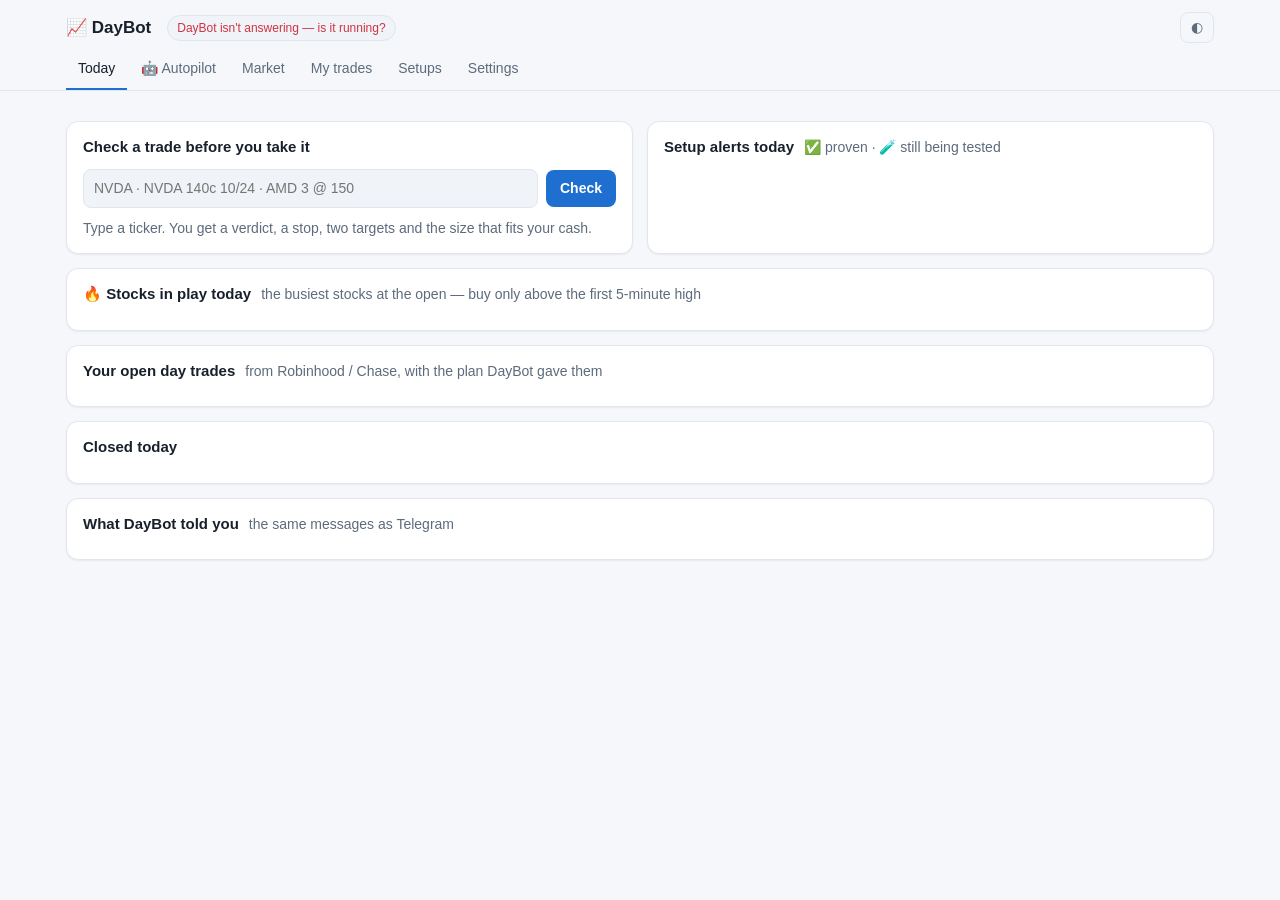
==== daybot/web/index.html @ b0d09c51 "DayBot 1.3.0: stocks in play and gappers from the whole market, real costs per stock The 120-day tes" ====
<!doctype html>
<html lang="en">
<head>
<meta charset="utf-8">
<meta name="viewport" content="width=device-width, initial-scale=1">
<title>DayBot</title>
<link rel="icon" href="data:image/svg+xml,<svg xmlns='http://www.w3.org/2000/svg' viewBox='0 0 100 100'><text y='.9em' font-size='90'>📈</text></svg>">
<style>
:root{
  --bg:#0d1117;--panel:#151b23;--panel2:#1b2330;--line:#263040;--fg:#e2e8f0;--muted:#8b98a9;--accent:#5aa9ff;
  --up:#2fbf8f;--down:#f0616d;--warn:#f2b84b;--good-bg:rgba(47,191,143,.12);--bad-bg:rgba(240,97,109,.12);
  --warn-bg:rgba(242,184,75,.12);--shadow:0 1px 2px rgba(0,0,0,.3);
}
:root[data-theme="light"]{
  --bg:#f5f7fa;--panel:#ffffff;--panel2:#f0f3f7;--line:#e1e6ed;--fg:#17202b;--muted:#5d6b7c;--accent:#1f6fd1;
  --up:#13895f;--down:#cf3443;--warn:#a96c00;--good-bg:rgba(19,137,95,.1);--bad-bg:rgba(207,52,67,.08);
  --warn-bg:rgba(169,108,0,.1);--shadow:0 1px 2px rgba(16,24,40,.06);
}
@media (prefers-color-scheme: light){
  :root:not([data-theme="dark"]){
    --bg:#f5f7fa;--panel:#ffffff;--panel2:#f0f3f7;--line:#e1e6ed;--fg:#17202b;--muted:#5d6b7c;--accent:#1f6fd1;
    --up:#13895f;--down:#cf3443;--warn:#a96c00;--good-bg:rgba(19,137,95,.1);--bad-bg:rgba(207,52,67,.08);
    --warn-bg:rgba(169,108,0,.1);--shadow:0 1px 2px rgba(16,24,40,.06);
  }
}
*{box-sizing:border-box}
body{margin:0;background:var(--bg);color:var(--fg);font:14px/1.5 -apple-system,BlinkMacSystemFont,"Segoe UI",Roboto,sans-serif;
  font-variant-numeric:tabular-nums}
a{color:var(--accent)}
.top{position:sticky;top:0;z-index:5;background:var(--bg);border-bottom:1px solid var(--line)}
.bar{max-width:1180px;margin:0 auto;padding:12px 16px 0;display:flex;gap:12px;align-items:center;flex-wrap:wrap}
.brand{font-size:17px;white-space:nowrap}.brand .muted{font-size:12px;margin-left:4px}
.pills{display:flex;gap:6px;flex-wrap:wrap;flex:1}
@media (max-width:640px){.pills{order:3;flex-basis:100%}.brand{flex:1}}
.pill{font-size:12px;padding:3px 9px;border-radius:999px;background:var(--panel2);color:var(--muted);border:1px solid var(--line);white-space:nowrap}
.pill.ok{color:var(--up)}.pill.bad{color:var(--down)}.pill.live{color:var(--fg);font-weight:600}
.ghost{background:none;border:1px solid var(--line);color:var(--muted);border-radius:8px;padding:4px 10px;cursor:pointer;font:inherit}
.tabs{max-width:1180px;margin:0 auto;padding:6px 16px 0;display:flex;gap:2px;overflow-x:auto;scrollbar-width:none}
.tabs button{background:none;border:0;border-bottom:2px solid transparent;color:var(--muted);padding:9px 12px;font:inherit;
  font-weight:500;cursor:pointer;white-space:nowrap}
.tabs button.on{color:var(--fg);border-bottom-color:var(--accent)}
.tabs button:hover{color:var(--fg)}
main{max-width:1180px;margin:0 auto;padding:16px}
.tab{display:none}.tab.on{display:block}
.tiles{display:grid;grid-template-columns:repeat(auto-fit,minmax(150px,1fr));gap:10px;margin-bottom:14px}
.tile{background:var(--panel);border:1px solid var(--line);border-radius:12px;padding:12px 14px;box-shadow:var(--shadow);min-width:0}
.tile .k{font-size:12px;color:var(--muted)}
.tile .v{font-size:22px;font-weight:650;margin-top:2px;white-space:nowrap;overflow:hidden;text-overflow:ellipsis}
.tile .s{font-size:12px;color:var(--muted);margin-top:1px}
.card{background:var(--panel);border:1px solid var(--line);border-radius:12px;padding:14px 16px;margin-bottom:14px;box-shadow:var(--shadow);min-width:0}
.card-head{display:flex;align-items:baseline;gap:10px;flex-wrap:wrap;margin-bottom:10px}
.card-head h2{font-size:15px;margin:0;font-weight:650}
.muted{color:var(--muted)}.hint{color:var(--muted);font-size:13px;margin:0 0 10px}
.grid2{display:grid;grid-template-columns:1fr 1fr;gap:14px}.grid2>.card{margin-bottom:14px}
@media (max-width:860px){.grid2{grid-template-columns:1fr;gap:0}}
.table-wrap{overflow-x:auto}
table{width:100%;border-collapse:collapse}
th{font-size:12px;font-weight:500;color:var(--muted);text-align:left;padding:6px 8px;border-bottom:1px solid var(--line);white-space:nowrap}
td{padding:7px 8px;border-bottom:1px solid var(--line);white-space:nowrap}
tr:last-child td{border-bottom:0}
td.num,th.num{text-align:right}
td.wrap{white-space:normal;min-width:180px}
.empty{color:var(--muted);padding:14px 8px;white-space:normal}
.up{color:var(--up)}.down{color:var(--down)}.warn{color:var(--warn)}
.sym{color:var(--accent);cursor:pointer;font-weight:600;text-decoration:none}
.badge{font-size:12px;padding:2px 8px;border-radius:999px;background:var(--panel2);border:1px solid var(--line);white-space:nowrap}
.badge.good{color:var(--up);background:var(--good-bg);border-color:transparent}
.badge.bad{color:var(--down);background:var(--bad-bg);border-color:transparent}
.badge.mid{color:var(--warn);background:var(--warn-bg);border-color:transparent}
.banner{border-radius:12px;padding:14px 16px;margin-bottom:14px;border:1px solid var(--line);background:var(--panel)}
.banner.good{background:var(--good-bg);border-color:transparent}.banner.bad{background:var(--bad-bg);border-color:transparent}
.banner.mid{background:var(--warn-bg);border-color:transparent}
.row{display:flex;gap:8px;flex-wrap:wrap;align-items:center}
input,select{background:var(--panel2);color:var(--fg);border:1px solid var(--line);border-radius:8px;padding:8px 10px;font:inherit;min-width:0}
button.btn{background:var(--accent);color:#fff;border:0;border-radius:8px;padding:8px 14px;font:inherit;font-weight:600;cursor:pointer}
button.btn.sec{background:var(--panel2);color:var(--fg);border:1px solid var(--line)}
#check-out{margin-top:10px;white-space:normal;line-height:1.55}
.feed{list-style:none;margin:0;padding:0;max-height:420px;overflow-y:auto}
.feed li{padding:8px 0;border-bottom:1px solid var(--line);white-space:pre-wrap}
.feed li:last-child{border-bottom:0}.feed .when{color:var(--muted);font-size:12px;margin-right:6px}
.list{margin:0;padding:0;list-style:none}.list li{padding:6px 0;border-bottom:1px solid var(--line)}.list li:last-child{border-bottom:0}
#curve svg{width:100%;height:200px;display:block}
.set-grid{display:grid;grid-template-columns:repeat(auto-fit,minmax(320px,1fr));gap:14px}
.set{display:grid;grid-template-columns:1fr auto;gap:4px 12px;padding:9px 0;border-bottom:1px solid var(--line);align-items:center}
.set:last-child{border-bottom:0}.set .n{font-weight:600;font-size:13px}.set .h{grid-column:1/-1;color:var(--muted);font-size:12px}
.set input[type=number]{width:110px;text-align:right}.set .saved{color:var(--up);font-size:12px;grid-column:1/-1}
.switch{position:relative;width:42px;height:24px;display:inline-block}.switch input{opacity:0;width:0;height:0}
.switch span{position:absolute;inset:0;background:var(--line);border-radius:999px;cursor:pointer;transition:.15s}
.switch span:before{content:"";position:absolute;width:18px;height:18px;left:3px;top:3px;background:#fff;border-radius:50%;transition:.15s}
.switch input:checked+span{background:var(--up)}.switch input:checked+span:before{transform:translateX(18px)}
pre.status{white-space:pre-wrap;margin:0;font:inherit;line-height:1.7}
dialog{border:1px solid var(--line);border-radius:14px;background:var(--panel);color:var(--fg);padding:12px;width:min(980px,96vw)}
dialog::backdrop{background:rgba(0,0,0,.55)}dialog img{width:100%;border-radius:8px;display:block}
.dlg-head{display:flex;justify-content:space-between;align-items:center;margin-bottom:8px}
</style>
</head>
<body>
<header class="top">
  <div class="bar">
    <div class="brand">📈 <b>DayBot</b><span class="muted" id="ver"></span></div>
    <div class="pills" id="pills"><span class="pill">connecting…</span></div>
    <button class="ghost" id="theme" type="button" title="Light / dark">◐</button>
  </div>
  <nav class="tabs" id="tabs">
    <button data-tab="today" class="on">Today</button>
    <button data-tab="autopilot">🤖 Autopilot</button>
    <button data-tab="market">Market</button>
    <button data-tab="journal">My trades</button>
    <button data-tab="setups">Setups</button>
    <button data-tab="settings">Settings</button>
  </nav>
</header>
<main>
  <section id="tab-today" class="tab on">
    <div class="tiles" id="today-tiles"></div>
    <div class="grid2">
      <div class="card">
        <div class="card-head"><h2>Check a trade before you take it</h2></div>
        <form id="check-form" class="row">
          <input id="check-in" placeholder="NVDA · NVDA 140c 10/24 · AMD 3 @ 150" style="flex:1">
          <button class="btn" type="submit">Check</button>
        </form>
        <div id="check-out" class="muted">Type a ticker. You get a verdict, a stop, two targets and the size that fits your cash.</div>
      </div>
      <div class="card">
        <div class="card-head"><h2>Setup alerts today</h2><span class="muted">✅ proven · 🧪 still being tested</span></div>
        <div class="table-wrap"><table id="alerts"></table></div>
      </div>
    </div>
    <div class="card">
      <div class="card-head"><h2>🔥 Stocks in play today</h2><span class="muted">the busiest stocks at the open — buy only above the first 5-minute high</span></div>
      <div class="table-wrap"><table id="inplay"></table></div>
    </div>
    <div class="card">
      <div class="card-head"><h2>Your open day trades</h2><span class="muted">from Robinhood / Chase, with the plan DayBot gave them</span></div>
      <div class="table-wrap"><table id="open"></table></div>
    </div>
    <div class="card">
      <div class="card-head"><h2>Closed today</h2></div>
      <div class="table-wrap"><table id="closed"></table></div>
    </div>
    <div class="card">
      <div class="card-head"><h2>What DayBot told you</h2><span class="muted">the same messages as Telegram</span></div>
      <ul class="feed" id="feed"></ul>
    </div>
  </section>

  <section id="tab-autopilot" class="tab">
    <div class="banner" id="auto-verdict"></div>
    <div class="tiles" id="auto-tiles"></div>
    <div class="card">
      <div class="card-head"><h2>Balance after each trade</h2><span class="muted" id="curve-note"></span></div>
      <div id="curve"></div>
    </div>
    <div class="grid2">
      <div class="card">
        <div class="card-head"><h2>Open now</h2></div>
        <div class="table-wrap"><table id="auto-open"></table></div>
        <div class="hint" id="auto-waiting" style="margin:10px 0 0"></div>
      </div>
      <div class="card">
        <div class="card-head"><h2>Which setups make money</h2><span class="muted">follow the green ones</span></div>
        <div class="table-wrap"><table id="auto-setups"></table></div>
      </div>
    </div>
    <div class="card">
      <div class="card-head"><h2>Recent trades</h2></div>
      <div class="table-wrap"><table id="auto-recent"></table></div>
    </div>
    <div class="grid2">
      <div class="card">
        <div class="card-head"><h2>Best time of day</h2></div>
        <div class="table-wrap"><table id="auto-time"></table></div>
      </div>
      <div class="card">
        <div class="card-head"><h2>How the autopilot trades</h2></div>
        <ul class="list muted" style="font-size:13px">
          <li>Takes every setup DayBot alerts you on — pretend money, nothing touches your accounts.</li>
          <li>Buys at the next minute's price plus costs (in-play breakouts: only when the price breaks the first 5-minute high), risks 1% of its balance, never more cash than it has.</li>
          <li>Sells by each setup's plan: in-play breakouts hold to 3:55pm unless stopped; SPY/QQQ band trades get out when a half-hour close falls back; end-of-day bounces sell at 3:59pm; the others sell half at the first target, move the stop to breakeven and sell the rest at the second.</li>
          <li>Judge it after 20+ trades — a few trades are mostly luck.</li>
        </ul>
        <div class="row" style="margin-top:12px">
          <button class="btn sec" id="auto-toggle" type="button">Turn off</button>
          <button class="btn sec" id="auto-reset" type="button">Start over…</button>
        </div>
      </div>
    </div>
  </section>

  <section id="tab-market" class="tab">
    <div class="card">
      <div class="card-head"><h2>Gappers</h2><span class="muted">stocks moving big before the open — and the news behind it</span></div>
      <div class="table-wrap"><table id="gappers"></table></div>
    </div>
    <div class="card">
      <div class="card-head"><h2>Watchlist</h2><span class="muted">click a ticker for its chart</span></div>
      <div class="table-wrap"><table id="watch"></table></div>
    </div>
  </section>

  <section id="tab-journal" class="tab">
    <div class="tiles" id="journal-tiles"></div>
    <div class="grid2">
      <div class="card"><div class="card-head"><h2>🔻 Where your money leaks</h2></div><ul class="list" id="leaks"></ul></div>
      <div class="card"><div class="card-head"><h2>🔹 What works for you</h2></div><ul class="list" id="edges"></ul></div>
    </div>
    <div class="card">
      <div class="card-head"><h2>What you own</h2><span class="muted">long-term holdings — not day trades, never checked or alerted</span></div>
      <div class="table-wrap"><table id="holdings"></table></div>
    </div>
    <div class="card">
      <div class="card-head"><h2>Your accounts</h2><span class="muted">"investing" accounts are left out of trade checks (/accounts in Telegram)</span></div>
      <div class="table-wrap"><table id="accounts"></table></div>
    </div>
  </section>

  <section id="tab-setups" class="tab">
    <div class="banner" id="data-says"></div>
    <div class="card">
      <div class="card-head"><h2>Setups — what each one has earned</h2></div>
      <p class="hint">A setup is <b>proven</b> when it made money after costs in both halves of the test period, still does without
        its 3 best trades, and has 40+ trades — or when it does the same live on paper. Proven setups ping you; the rest arrive
        silently, labelled 🧪, while paper keeps measuring them.</p>
      <div class="table-wrap"><table id="setups"></table></div>
      <div class="row" style="margin-top:12px"><button class="btn sec" id="bt" type="button">Run the backtest again</button>
        <span class="muted" id="bt-note"></span></div>
    </div>
  </section>

  <section id="tab-settings" class="tab">
    <div class="set-grid" id="settings"></div>
    <div class="card"><div class="card-head"><h2>Status</h2></div><pre class="status" id="status"></pre></div>
  </section>
</main>

<dialog id="chart-dlg">
  <div class="dlg-head"><b id="chart-title"></b><button class="ghost" id="chart-close" type="button">Close</button></div>
  <div id="chart-body"></div>
</dialog>

<script>
const $ = id => document.getElementById(id);
const store = {get(k){try{return localStorage.getItem(k)}catch(e){return null}}, set(k,v){try{localStorage.setItem(k,v)}catch(e){}}};
const esc = s => String(s ?? '').replace(/[&<>"']/g, c => ({'&':'&amp;','<':'&lt;','>':'&gt;','"':'&quot;',"'":'&#39;'}[c]));
const strip = s => String(s ?? '').replace(/<[^>]+>/g, '');
const num = v => (v == null || v === '' || isNaN(+v)) ? null : +v;
const usd = (v, signed) => { v = num(v); if (v == null) return '—';
  const a = Math.abs(v), body = a >= 10000 ? a.toLocaleString(undefined,{maximumFractionDigits:0}) : a.toLocaleString(undefined,{minimumFractionDigits:2,maximumFractionDigits:2});
  return (v < 0 ? '−' : (signed && v > 0 ? '+' : '')) + '$' + body; };
const px = v => { v = num(v); return v ? '$' + (Math.abs(v) >= 1 ? v.toFixed(2) : v.toFixed(4)) : '—'; };
const pc = (v, d = 1) => { v = num(v); return v == null ? '—' : (v > 0 ? '+' : '') + v.toFixed(d) + '%'; };
const rr = v => { v = num(v); return v == null ? '—' : (v > 0 ? '+' : '') + v.toFixed(2) + 'R'; };
const qty = v => { v = num(v); return v == null ? '—' : String(+v.toFixed(4)); };
const cls = v => { v = num(v); return v > 0 ? 'up' : v < 0 ? 'down' : ''; };
const sym = s => `<a class="sym" data-s="${esc(s)}">${esc(s)}</a>`;
const REASON = {target: '2R target', stop: 'stopped out', breakeven: 'breakeven after half', time: 'closed at 3:55'};

function table(id, head, rows, fn, empty) {
  const th = head.map(h => { const n = h.startsWith('#'); return `<th class="${n ? 'num' : ''}">${esc(n ? h.slice(1) : h)}</th>`; }).join('');
  $(id).innerHTML = `<tr>${th}</tr>` + (rows && rows.length ? rows.map(fn).join('')
    : `<tr><td class="empty" colspan="${head.length}">${empty || 'Nothing yet.'}</td></tr>`);
}
function tiles(id, items) {
  $(id).innerHTML = items.map(t => `<div class="tile"><div class="k">${esc(t.k)}</div><div class="v ${t.c || ''}">${t.v}</div>${t.s ? `<div class="s">${t.s}</div>` : ''}</div>`).join('');
}

// ---- tabs and theme ----
function show(tab) {
  document.querySelectorAll('#tabs button').forEach(b => b.classList.toggle('on', b.dataset.tab === tab));
  document.querySelectorAll('.tab').forEach(s => s.classList.toggle('on', s.id === 'tab-' + tab));
  store.set('daybot-tab', tab);
  if (location.hash !== '#' + tab) history.replaceState(null, '', '#' + tab);
  if (tab === 'settings' && last) renderSettings(last, true);
}
$('tabs').addEventListener('click', e => { const b = e.target.closest('button'); if (b) show(b.dataset.tab); });
function applyTheme(t) { if (t) document.documentElement.dataset.theme = t; }
applyTheme(store.get('daybot-theme'));
$('theme').addEventListener('click', () => {
  const cur = document.documentElement.dataset.theme || (matchMedia('(prefers-color-scheme: light)').matches ? 'light' : 'dark');
  const next = cur === 'light' ? 'dark' : 'light'; applyTheme(next); store.set('daybot-theme', next);
});

// ---- rendering ----
let last = null;
function render(s) {
  last = s;
  $('ver').textContent = ' v' + s.version;
  const h = s.health;
  $('pills').innerHTML = [
    `<span class="pill live">${esc(s.market)}</span>`,
    `<span class="pill ${h.data ? 'ok' : 'bad'}">${h.data ? '●' : '○'} prices</span>`,
    `<span class="pill ${h.broker ? 'ok' : 'bad'}">${h.broker ? '●' : '○'} ${h.accounts} account${h.accounts === 1 ? '' : 's'}</span>`,
    `<span class="pill ${h.claude ? 'ok' : ''}">${h.claude ? '●' : '○'} Claude</span>`].join('');

  const t = s.today, ap = s.autopilot;
  tiles('today-tiles', [
    {k: 'Account', v: s.account ? usd(s.account) : '—', s: s.account ? 'day-trading accounts' : 'not synced yet'},
    {k: 'Cash to trade', v: s.cash == null ? '—' : usd(s.cash), s: 'what you can buy with now'},
    {k: "Today's P&L", v: usd(t.realized, true), c: cls(t.realized), s: `${t.closed} closed · ${t.wins} won`},
    {k: 'Trades today', v: `${t.trades}<span class="muted" style="font-size:14px"> / ${s.rules.MAX_TRADES_PER_DAY}</span>`, s: 'your daily limit'},
    {k: 'Loss streak', v: t.streak, c: t.streak >= 2 ? 'down' : '', s: t.streak >= 2 ? 'take a break' : 'in a row'},
    {k: '🤖 Autopilot', v: usd(ap.equity), c: cls(ap.return_pct), s: `${pc(ap.return_pct)} · ${ap.n} trade${ap.n === 1 ? '' : 's'}`},
  ]);
  table('alerts', ['Time', 'Stock', 'Setup', '#Entry', 'Result'], s.alerts, a =>
    `<tr><td class="muted">${esc(a.time.replace(' ET', ''))}</td><td>${sym(a.symbol)}</td>
     <td class="wrap">${a.proven ? '✅' : '🧪'} ${esc(a.label)}</td><td class="num">${px(a.entry)}</td>
     <td class="${cls(a.paper_r)}">${a.paper === 'closed' ? rr(a.paper_r) : a.paper === 'open' ? 'in play' : a.paper === 'skipped' ? '<span class="muted">no entry</span>' : '<span class="muted">waiting</span>'}</td></tr>`,
    'No setups yet today. Alerts come during market hours (9:30am–4pm ET).');
  table('inplay', ['#', 'Stock', 'First 5 min', '#Opening vol', '#Trigger', '#Stop', '#Now', 'What happened'], s.in_play, x => {
    let what = '<span class="muted">no trade (flat first candle)</span>';
    if (x.status === 'pending') what = `<span class="muted">waiting — triggers ${x.direction === 'long' ? 'above' : 'below'} ${px(x.level)}</span>`;
    else if (x.status === 'open') { const r = x.now && x.level && x.stop ? (x.direction === 'long' ? 1 : -1) * (x.now - x.level) / Math.abs(x.level - x.stop) : null;
      what = `<b>in the trade</b> <span class="${cls(r)}">${r == null ? '' : rr(r)}</span>`; }
    else if (x.status === 'closed') what = `<span class="${cls(x.r)}">${rr(x.r)}</span> <span class="muted">${x.reason === 'time' ? 'held to the close' : x.reason === 'stop' ? 'stopped out' : esc(x.reason || '')}</span>`;
    else if (x.status === 'skipped') what = '<span class="muted">never triggered</span>';
    const shortTxt = x.direction === 'short' && !((s.settings.find(y => y.name === 'SHORT_ALERTS') || {}).value >= 0.5) ? ' <span class="muted">· short, paper only</span>' : '';
    return `<tr><td class="muted">${x.rank || ''}</td><td>${sym(x.symbol)}${x.auto ? ' 🤖' : ''}</td>
      <td>${x.candle === 'green' ? '🟢 green' : x.candle === 'red' ? '🔴 red' : '—'}</td><td class="num">${x.rvol5 ? (+x.rvol5).toFixed(1) + '×' : '—'}</td>
      <td class="num">${px(x.level)}</td><td class="num">${px(x.stop)}</td><td class="num">${px(x.now)}</td><td>${what}${shortTxt}</td></tr>`; },
    'The list is built at 9:35am ET on market days (🤖 = the autopilot took it).');
  table('open', ['Stock', 'Side', '#Qty', '#Entry', '#Now', '#P&L', '#Stop', '#Target 1', '#Target 2', 'Since'], s.open, o =>
    `<tr><td>${sym(o.underlying)} ${o.kind === 'option' ? `<span class="muted">${esc(o.symbol)}</span>` : ''}</td><td>${esc(o.direction)}</td>
     <td class="num">${qty(o.open_qty)}</td><td class="num">${px(o.entry_avg)}</td><td class="num">${px(o.und_now)}</td>
     <td class="num ${cls(o.unrealized)}">${o.unrealized == null ? '—' : usd(o.unrealized, true)}</td>
     <td class="num down">${px(o.plan_stop)}</td><td class="num up">${px(o.plan_t1)}</td><td class="num up">${px(o.plan_t2)}</td>
     <td class="muted">${esc(o.time.replace(' ET', ''))}</td></tr>`,
    'No open day trades. When you buy on Robinhood or Chase it shows up here within a minute, with a stop and targets.');
  const closed = s.trade_list.filter(x => x.status === 'closed');
  table('closed', ['Opened', 'Stock', 'Side', '#Qty', '#P&L', '#R'], closed, x =>
    `<tr><td class="muted">${esc(x.time.replace(' ET', ''))}</td><td>${sym(x.underlying)} ${x.kind === 'option' ? `<span class="muted">${esc(x.symbol)}</span>` : ''}</td>
     <td>${esc(x.direction)}</td><td class="num">${qty(x.qty)}</td><td class="num ${cls(x.pnl)}">${usd(x.pnl, true)}</td>
     <td class="num">${x.r_mult == null ? '—' : rr(x.r_mult)}</td></tr>`, 'No closed trades today.');
  $('feed').innerHTML = s.feed.length ? s.feed.slice(0, 25).map(e =>
    `<li><span class="when">${esc(e.time)}</span>${esc(strip(e.text))}</li>`).join('') : '<li class="muted">Quiet so far.</li>';

  renderAutopilot(ap);

  table('gappers', ['Stock', '#Gap', '#Price', '#Premarket vol', 'Why it moves'], s.gappers, g =>
    `<tr><td>${sym(g.symbol)}</td><td class="num ${cls(g.gap)}">${pc(g.gap)}</td><td class="num">${px(g.price)}</td>
     <td class="num">${Math.round((g.pm_vol || 0) / 1000).toLocaleString()}K</td>
     <td class="wrap ${g.warning ? 'down' : 'muted'}">${esc(g.warning || (g.catalyst || {}).headline || 'no news found — be careful')}</td></tr>`,
    'The gap list is built from 7am ET on market days.');
  table('watch', ['Stock', '#Price', '#Change', '#VWAP', '#Volume ×', '#PM high', '#Yday high'], s.watch, w =>
    `<tr><td>${sym(w.symbol)}</td><td class="num">${px(w.price)}</td><td class="num ${cls(w.chg)}">${pc(w.chg)}</td>
     <td class="num">${px(w.vwap)}</td><td class="num">${w.rvol ? w.rvol.toFixed(1) + '×' : '—'}</td>
     <td class="num">${px(w.pmh)}</td><td class="num">${px(w.pdh)}</td></tr>`, 'Nothing on the watchlist yet.');

  const j = s.journal, jt = j.total;
  tiles('journal-tiles', [
    {k: 'Last 30 days', v: jt.n, s: 'closed day trades'},
    {k: 'P&L', v: usd(jt.pnl, true), c: cls(jt.pnl)},
    {k: 'Won', v: jt.n ? Math.round(jt.won * 100) + '%' : '—'},
    {k: 'Profit factor', v: !jt.n ? '—' : (+jt.pf >= 99 ? 'no losses' : (+jt.pf).toFixed(2)), s: 'over 1 = making money'},
  ]);
  $('leaks').innerHTML = j.leaks.length ? j.leaks.map(g => `<li><span class="down">${esc(g.name)}</span> <span class="muted">— ${g.n} trades, ${usd(g.pnl, true)}</span></li>`).join('')
    : '<li class="muted">Nothing stands out yet — it needs a few weeks of your trades.</li>';
  $('edges').innerHTML = j.edges.length ? j.edges.map(g => `<li><span class="up">${esc(g.name)}</span> <span class="muted">— ${g.n} trades, ${usd(g.pnl, true)}</span></li>`).join('')
    : '<li class="muted">Nothing yet.</li>';
  table('holdings', ['Stock', '#Qty', '#Avg cost', '#Now', '#Value', '#Gain', 'Account'], s.holdings, x =>
    `<tr><td>${sym(x.underlying)} ${x.kind === 'option' ? `<span class="muted">${esc(x.symbol)}</span>` : ''}</td><td class="num">${qty(x.qty)}</td>
     <td class="num">${px(x.avg)}</td><td class="num">${px(x.price)}</td><td class="num">${usd(x.value)}</td>
     <td class="num ${cls(x.pnl)}">${x.pnl == null ? '—' : usd(x.pnl, true)}</td><td class="muted">${esc(x.account)}${x.investing ? ' · investing' : ''}</td></tr>`,
    'No holdings synced yet.');
  table('accounts', ['Broker', 'Account', '#Value', '#Cash', 'Type', 'Used for'], s.accounts, a =>
    `<tr><td>${esc(a.institution || '')}</td><td class="muted">${a.number ? '····' + esc(String(a.number).slice(-4)) : esc(a.name || '')}</td>
     <td class="num">${usd(a.total)}</td><td class="num">${usd(a.cash)}</td><td class="muted">${esc(a.margin || '')}</td>
     <td>${a.checks ? '<span class="badge good">day trading</span>' : '<span class="badge">investing</span>'}</td></tr>`,
    'No accounts linked yet — send /connect to DayBot in Telegram.');

  const st = {proven: ['good', '✅ proven'], promising: ['mid', '🟡 promising'], thin: ['', '⚪ too few trades'],
    negative: ['bad', '🔴 loses'], benched: ['bad', '⏸ benched'], untested: ['', '⚪ not tested yet']};
  const shorts = (s.settings.find(x => x.name === 'SHORT_ALERTS') || {}).value >= 0.5;
  table('setups', ['Setup', 'Status', '#Backtest trades', '#Avg R', '#Won', '#Live paper', 'Backtest, trade by trade'], s.setups, x => {
    const [c, txt] = x.live ? ['good', '✅ proven live'] : (st[x.status] || ['', x.status]);
    const paperOnly = x.direction === 'short' && !shorts;
    return `<tr${paperOnly ? ' style="opacity:.6"' : ''}><td class="wrap" style="min-width:240px"><b>${esc(x.label)}</b>${paperOnly ? ' <span class="muted">· paper only</span>' : ''}
       ${x.direction === 'long' ? `<div class="muted" style="font-size:12px">${esc(x.about)}</div>` : ''}</td>
     <td><span class="badge ${c}">${txt}</span></td>
     <td class="num">${x.bt ? x.bt.n : '—'}</td><td class="num ${x.bt ? cls(x.bt.avg_r) : ''}">${x.bt ? rr(x.bt.avg_r) : '—'}</td>
     <td class="num">${x.bt ? Math.round(x.bt.won * 100) + '%' : '—'}</td>
     <td class="num ${cls(x.paper.avg_r)}">${x.paper.n ? x.paper.n + ' · ' + rr(x.paper.avg_r) : '—'}</td>
     <td>${spark(x.curve)}</td></tr>`; });
  renderDataSays(s, shorts);
  $('bt-note').textContent = s.backtest ? 'Running: ' + s.backtest : '';
  $('status').textContent = strip(s.status);
  if ($('tab-settings').classList.contains('on')) renderSettings(s, false);
}

function spark(points) {
  if (!points || points.length < 2) return '<span class="muted">—</span>';
  const W = 140, H = 30, lo = Math.min(0, ...points), hi = Math.max(0, ...points), span = (hi - lo) || 1;
  const x = i => (i * (W - 2) / (points.length - 1) + 1).toFixed(1), y = v => (H - 2 - (v - lo) * (H - 4) / span).toFixed(1);
  const end = points[points.length - 1], color = end >= 0 ? 'var(--up)' : 'var(--down)';
  return `<svg width="${W}" height="${H}" viewBox="0 0 ${W} ${H}" role="img" aria-label="running total ${end.toFixed(1)}R">
    <line x1="1" x2="${W - 1}" y1="${y(0)}" y2="${y(0)}" stroke="var(--line)" stroke-width="1"/>
    <polyline points="${points.map((v, i) => x(i) + ',' + y(v)).join(' ')}" fill="none" stroke="${color}" stroke-width="1.6"/></svg>
    <span class="${cls(end)}" style="font-size:12px">${end > 0 ? '+' : ''}${end.toFixed(0)}R</span>`;
}

function renderDataSays(s, shorts) {
  const bi = s.backtest_info || {}, usable = s.setups.filter(x => x.direction === 'long' || shorts);
  const good = usable.filter(x => x.status === 'proven'), close = usable.filter(x => x.status === 'promising');
  const losing = s.setups.filter(x => x.status === 'negative' || x.status === 'benched');
  const fmt = x => `<b>${esc(x.label)}</b> (${x.bt ? x.bt.n + ' trades, ' + rr(x.bt.avg_r) + ' avg' : 'live paper ' + x.paper.n + ' trades, ' + rr(x.paper.avg_r)})`;
  let head, kind;
  if (!bi.ts) { head = 'Not tested yet — the backtest runs by itself after the 4pm close (keep DayBot running).'; kind = ''; }
  else if (good.length) { head = `✅ Worth following: ${good.map(fmt).join(', ')}. These ping your phone.`; kind = 'good'; }
  else if (close.length) { head = `🟡 Nothing is proven yet. Closest: ${close.map(fmt).join(', ')} — made money overall but not steadily enough to trust. Follow them small, or on the autopilot only.`; kind = 'mid'; }
  else { head = '🔴 Nothing has made money after costs in the test yet. Keep your money out of these setups; the autopilot and paper keep measuring, and setups that start winning live get promoted by themselves.'; kind = 'bad'; }
  const when = bi.ts ? new Date(bi.ts * 1000).toLocaleDateString([], {month: 'short', day: 'numeric'}) : '';
  const meta = bi.ts ? `<div class="muted" style="margin-top:6px;font-size:13px">Last test: ${when} · ${bi.days || '?'} trading days · ${(bi.trades || 0).toLocaleString()} trades, costs included${bi.scanned ? ` · searched ${(+bi.scanned).toLocaleString()} stocks` : ''}${losing.length ? ` · ${losing.length} setup${losing.length === 1 ? '' : 's'} lose money and stay on paper` : ''}</div>` : '';
  $('data-says').className = 'banner ' + kind;
  $('data-says').innerHTML = `<b>What the data says</b><div style="margin-top:4px">${head}</div>${meta}`;
}

function renderAutopilot(ap) {
  const v = ap.verdict || '', kind = v.startsWith('✅') ? 'good' : v.startsWith('🔴') ? 'bad' : v.startsWith('🟡') ? 'mid' : '';
  $('auto-verdict').className = 'banner ' + kind;
  $('auto-verdict').innerHTML = `<b>${ap.on ? '🤖 Autopilot is following every alert with pretend money.' : '🤖 Autopilot is off.'}</b><div style="margin-top:4px">${esc(v)}</div>`;
  tiles('auto-tiles', [
    {k: 'Balance', v: usd(ap.equity), c: cls(ap.return_pct), s: `started with ${usd(ap.start)}`},
    {k: 'Return', v: pc(ap.return_pct), c: cls(ap.return_pct), s: ap.spy_pct == null ? 'since it started' : `SPY ${pc(ap.spy_pct)} same time`},
    {k: 'Trades', v: ap.n, s: `${ap.today ? ap.today.n : 0} today · ${ap.open.length} open`},
    {k: 'Won', v: ap.n ? Math.round(ap.won * 100) + '%' : '—', s: ap.n ? `avg ${rr(ap.avg_r)} a trade` : ''},
    {k: 'Best trade', v: ap.n ? usd(ap.best, true) : '—', c: cls(ap.best),
     s: ap.n ? (ap.worst < 0 ? `worst <span class="down">${usd(ap.worst, true)}</span>` : 'no losing trade yet') : ''},
  ]);
  drawCurve(ap.curve || [], ap.start);
  table('auto-open', ['Stock', '#Qty', '#Entry', '#Now', '#P&L', '#Stop'], ap.open, o => o.status === 'pending'
    ? `<tr><td>${sym(o.symbol)}</td><td class="muted" colspan="5">buying at the next minute's price</td></tr>`
    : `<tr title="${esc(o.label)}"><td>${sym(o.symbol)}</td><td class="num">${qty(o.qty)}</td><td class="num">${px(o.entry)}</td>
       <td class="num">${px(o.now)}</td><td class="num ${cls(o.unrealized)}">${usd(o.unrealized, true)}</td>
       <td class="num">${o.half_done ? '<span class="up">breakeven</span>' : px(o.stop_now)}</td></tr>`,
    'Nothing open — it waits for the next alert.');
  const w = ap.waiting || [];
  $('auto-waiting').innerHTML = w.length ? `⏳ Buy-stops waiting to trigger: ${w.slice(0, 10).map(x => `${sym(x.symbol)} above ${px(x.entry)}`).join(' · ')}${w.length > 10 ? ` +${w.length - 10} more` : ''}` : '';
  const groupRow = g => `<tr><td>${esc(g.name)}</td><td class="num">${g.n}</td><td class="num">${Math.round(g.won / g.n * 100)}%</td>
     <td class="num ${cls(g.avg_r)}">${rr(g.avg_r)}</td><td class="num ${cls(g.pnl)}">${usd(g.pnl, true)}</td></tr>`;
  table('auto-setups', ['Setup', '#Trades', '#Won', '#Avg', '#P&L'], ap.by_setup, groupRow, 'Shows up after the first trades close.');
  table('auto-time', ['When', '#Trades', '#Won', '#Avg', '#P&L'], ap.by_time, groupRow, 'Shows up after the first trades close.');
  table('auto-recent', ['Day', 'Time', 'Stock', 'Setup', '#Result', '#R', 'How it ended'], ap.recent, x =>
    `<tr><td class="muted">${esc(x.date)}</td><td class="muted">${esc(x.time.replace(' ET', ''))}</td><td>${sym(x.symbol)}</td>
     <td>${esc(x.label)}</td><td class="num ${cls(x.pnl)}">${usd(x.pnl, true)}</td><td class="num ${cls(x.r_mult)}">${rr(x.r_mult)}</td>
     <td class="muted">${esc(REASON[x.reason] || x.reason)}</td></tr>`, 'No closed trades yet.');
  $('auto-toggle').textContent = ap.on ? 'Turn off' : 'Turn on';
}

function drawCurve(points, start) {
  if (points.length < 2) { $('curve').innerHTML = '<div class="empty">The line starts after the first closed trade.</div>'; $('curve-note').textContent = ''; return; }
  const W = 600, H = 200, P = 8, vals = points.map(p => p[1]);
  const lo = Math.min(...vals, start), hi = Math.max(...vals, start), span = (hi - lo) || 1;
  const x = i => P + i * (W - 2 * P) / (points.length - 1), y = v => H - P - (v - lo) * (H - 2 * P) / span;
  const end = vals[vals.length - 1], color = end >= start ? 'var(--up)' : 'var(--down)';
  const line = points.map((p, i) => `${x(i).toFixed(1)},${y(p[1]).toFixed(1)}`).join(' ');
  const dots = points.slice(1).map((p, i) => `<circle cx="${x(i + 1).toFixed(1)}" cy="${y(p[1]).toFixed(1)}" r="3" fill="${color}"><title>Trade ${i + 1}: ${usd(p[1])}</title></circle>`).join('');
  $('curve').innerHTML = `<svg viewBox="0 0 ${W} ${H}" preserveAspectRatio="none" role="img" aria-label="Autopilot balance">
    <line x1="${P}" x2="${W - P}" y1="${y(start)}" y2="${y(start)}" stroke="var(--muted)" stroke-dasharray="4 4" stroke-width="1" vector-effect="non-scaling-stroke"/>
    <polyline points="${line}" fill="none" stroke="${color}" stroke-width="2.5" vector-effect="non-scaling-stroke" stroke-linejoin="round"/>${dots}</svg>`;
  $('curve-note').textContent = `dashed line = where it started (${usd(start)})`;
}

let settingsDrawn = false;
function renderSettings(s, force) {
  if (settingsDrawn && !force) return;
  if (document.activeElement && document.activeElement.closest && document.activeElement.closest('#settings')) return;
  const groups = {};
  s.settings.forEach(x => (groups[x.group] = groups[x.group] || []).push(x));
  const order = ['Your rules', 'Alerts', 'Autopilot', 'Scanner', 'Options', 'Other'];
  $('settings').innerHTML = order.filter(g => groups[g]).map(g => `<div class="card"><div class="card-head"><h2>${esc(g)}</h2></div>` +
    groups[g].map(x => `<div class="set"><div class="n" title="${esc(x.name)}">${esc(x.label || x.name)}</div>
      <div>${x.bool ? `<label class="switch"><input type="checkbox" data-n="${esc(x.name)}" ${x.value >= 0.5 ? 'checked' : ''}><span></span></label>`
        : `<input type="number" step="any" data-n="${esc(x.name)}" value="${esc(x.value)}">`}</div>
      <div class="h">${esc(x.bool ? x.help.replace(/\s*\(1 = [^)]*\)/g, '') : x.help)}</div><div class="saved" id="saved-${esc(x.name)}"></div></div>`).join('') + '</div>').join('');
  settingsDrawn = true;
}
document.addEventListener('change', async e => {
  const n = e.target.dataset && e.target.dataset.n; if (!n) return;
  const value = e.target.type === 'checkbox' ? (e.target.checked ? '1' : '0') : e.target.value;
  const r = await fetch('/api/set', {method: 'POST', headers: {'content-type': 'application/json'}, body: JSON.stringify({name: n, value})});
  const j = await r.json(), note = $('saved-' + n);
  if (note) { note.textContent = j.ok ? 'Saved ✓' : (j.error || 'Not saved'); note.className = 'saved ' + (j.ok ? '' : 'down'); }
});

// ---- actions ----
$('check-form').addEventListener('submit', async e => {
  e.preventDefault(); const text = $('check-in').value.trim(); if (!text) return;
  $('check-out').className = 'muted'; $('check-out').textContent = 'Checking…';
  const r = await fetch('/api/check', {method: 'POST', headers: {'content-type': 'application/json'}, body: JSON.stringify({text})});
  const j = await r.json(); $('check-out').className = ''; $('check-out').innerHTML = j.html || 'No answer.';
});
$('bt').addEventListener('click', async () => { await fetch('/api/backtest', {method: 'POST'}); load(); });
$('auto-toggle').addEventListener('click', async () => {
  await fetch('/api/autopilot', {method: 'POST', headers: {'content-type': 'application/json'},
    body: JSON.stringify({action: last && last.autopilot.on ? 'off' : 'on'})}); load();
});
$('auto-reset').addEventListener('click', async () => {
  const amount = prompt('Start the autopilot over with how much pretend money?', last ? Math.round(last.autopilot.start) : 1000);
  if (amount === null) return;
  await fetch('/api/autopilot', {method: 'POST', headers: {'content-type': 'application/json'}, body: JSON.stringify({action: 'reset', amount})}); load();
});
document.addEventListener('click', e => {
  const a = e.target.closest('a.sym'); if (!a) return;
  const s = a.dataset.s; $('chart-title').textContent = s;
  $('chart-body').innerHTML = `<img alt="${esc(s)} chart" src="/chart/${encodeURIComponent(s)}.png?t=${Date.now()}" onerror="this.outerHTML='<div class=&quot;empty&quot;>No chart for this one right now (chart pictures need matplotlib and market data).</div>'">`;
  $('chart-dlg').showModal();
});
$('chart-close').addEventListener('click', () => $('chart-dlg').close());
$('chart-dlg').addEventListener('click', e => { if (e.target === $('chart-dlg')) $('chart-dlg').close(); });

async function load() {
  try { const r = await fetch('/api/state'); render(await r.json()); }
  catch (err) { $('pills').innerHTML = '<span class="pill bad">DayBot isn\'t answering — is it running?</span>'; }
}
show((location.hash || '').slice(1) || store.get('daybot-tab') || 'today');
load(); setInterval(load, 15000);
</script>
</body>
</html>
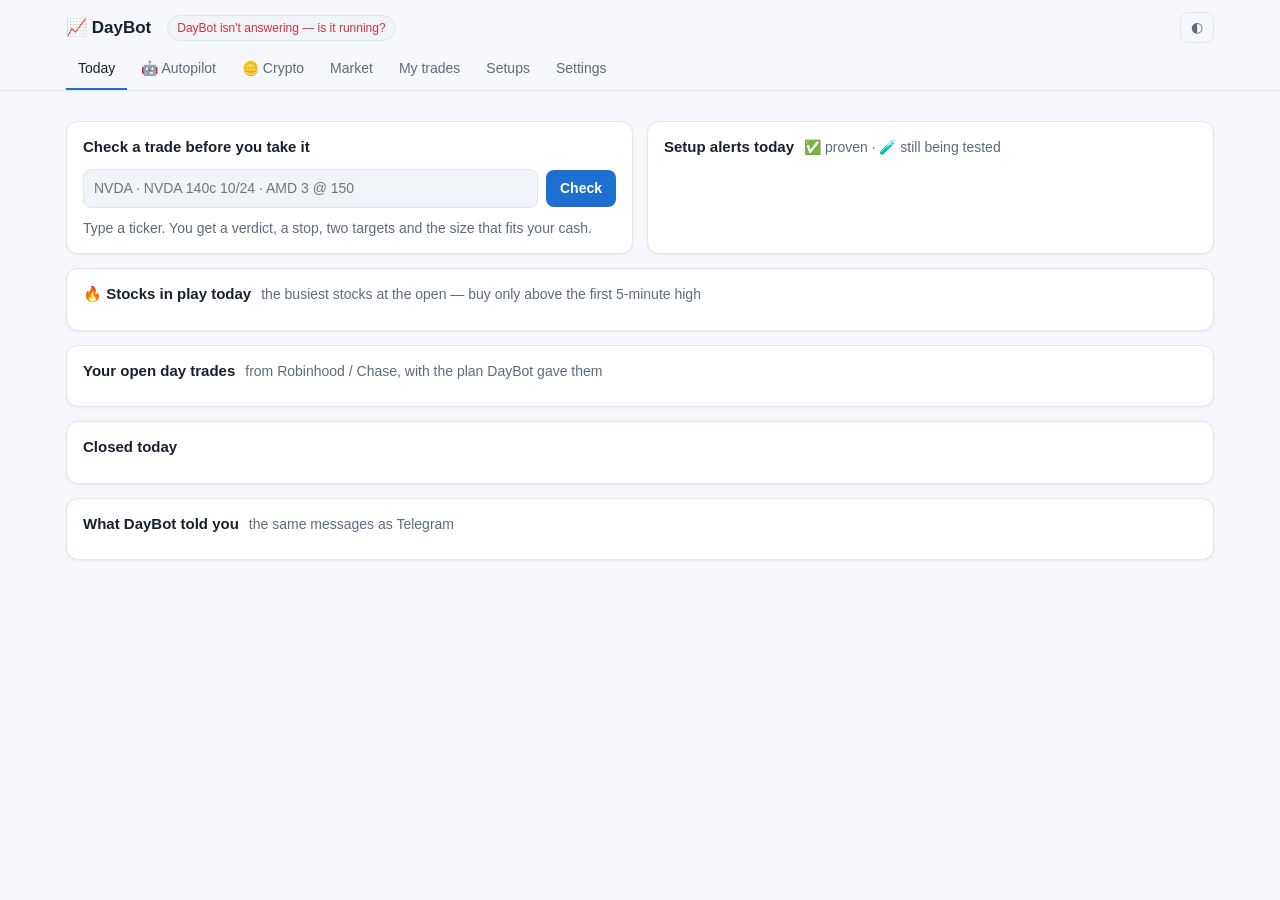
==== commit dfae26f1: "DayBot 1.4.0: crypto trend plan and BTC 15-minute Up or Down Crypto trend plan (daybot/crypto.py, /c" ====
--- a/daybot/web/index.html
+++ b/daybot/web/index.html
@@ -92,6 +92,15 @@
 dialog{border:1px solid var(--line);border-radius:14px;background:var(--panel);color:var(--fg);padding:12px;width:min(980px,96vw)}
 dialog::backdrop{background:rgba(0,0,0,.55)}dialog img{width:100%;border-radius:8px;display:block}
 .dlg-head{display:flex;justify-content:space-between;align-items:center;margin-bottom:8px}
+.ud{display:grid;grid-template-columns:minmax(200px,1.1fr) 1fr 1.3fr;gap:16px;align-items:start}
+@media (max-width:860px){.ud{grid-template-columns:1fr}}
+.ud-call{font-size:30px;font-weight:700;line-height:1.1}.ud-call small{font-size:15px;font-weight:500;color:var(--muted)}
+.ud-bar{height:12px;border-radius:999px;background:var(--bad-bg);overflow:hidden;margin:10px 0 4px;display:flex}
+.ud-bar span{display:block;height:100%;background:var(--up)}
+.ud-kv{display:grid;grid-template-columns:auto 1fr;gap:3px 12px;font-size:14px}.ud-kv .k{color:var(--muted)}
+.dots{letter-spacing:1px;font-size:11px;white-space:nowrap}.dots .on{color:var(--up)}.dots .off{color:var(--line)}
+.lines svg{width:100%;height:210px;display:block}.legend{font-size:12px;color:var(--muted);display:flex;gap:14px;margin-top:4px}
+.legend i{display:inline-block;width:12px;height:3px;border-radius:2px;margin-right:5px;vertical-align:middle}
 </style>
 </head>
 <body>
@@ -104,6 +113,7 @@
   <nav class="tabs" id="tabs">
     <button data-tab="today" class="on">Today</button>
     <button data-tab="autopilot">🤖 Autopilot</button>
+    <button data-tab="crypto">🪙 Crypto</button>
     <button data-tab="market">Market</button>
     <button data-tab="journal">My trades</button>
     <button data-tab="setups">Setups</button>
@@ -184,6 +194,61 @@
           <button class="btn sec" id="auto-toggle" type="button">Turn off</button>
           <button class="btn sec" id="auto-reset" type="button">Start over…</button>
         </div>
+      </div>
+    </div>
+  </section>
+
+  <section id="tab-crypto" class="tab">
+    <div class="card">
+      <div class="card-head"><h2>⏱ BTC 15-minute Up or Down</h2><span class="muted" id="ud-window"></span></div>
+      <div id="ud-body" class="ud"><div class="empty">Loading Bitcoin's 1-minute prices…</div></div>
+      <div class="row" style="margin-top:12px">
+        <label class="muted" for="ud-mkt">Market price for Up (¢)</label>
+        <input id="ud-mkt" type="number" min="1" max="99" step="1" placeholder="e.g. 62" style="width:110px">
+        <span id="ud-edge" class="muted"></span>
+      </div>
+      <div class="table-wrap" style="margin-top:10px"><table id="ud-recent"></table></div>
+    </div>
+    <div class="banner" id="cr-verdict"></div>
+    <div class="tiles" id="cr-tiles"></div>
+    <div class="card">
+      <div class="card-head"><h2>🪙 The trend plan today</h2><span class="muted" id="cr-plan-note"></span></div>
+      <div class="table-wrap"><table id="cr-board"></table></div>
+    </div>
+    <div class="grid2">
+      <div class="card">
+        <div class="card-head"><h2>Crypto autopilot vs Bitcoin</h2><span class="muted">pretend money following the plan</span></div>
+        <div id="cr-curve" class="lines"></div>
+      </div>
+      <div class="card">
+        <div class="card-head"><h2>Backtest: the plan vs holding Bitcoin</h2><span class="muted">log scale · costs included</span></div>
+        <div id="cr-bt-curve" class="lines"></div>
+        <div class="table-wrap"><table id="cr-bt"></table></div>
+      </div>
+    </div>
+    <div class="grid2">
+      <div class="card">
+        <div class="card-head"><h2>Each year</h2></div>
+        <div class="table-wrap"><table id="cr-years"></table></div>
+      </div>
+      <div class="card">
+        <div class="card-head"><h2>Crypto autopilot trades</h2></div>
+        <div class="table-wrap"><table id="cr-trades"></table></div>
+      </div>
+    </div>
+    <div class="card">
+      <div class="card-head"><h2>How the crypto plan works</h2></div>
+      <ul class="list muted" style="font-size:13px">
+        <li>Trend-following from <i>Catching Crypto Trends</i> (Zarattini, Pagani &amp; Barbon, 2025): nine trend models per coin, looking back 5 to 360 days. The score (0–9) is how many say "trending up".</li>
+        <li>Each coin gets an equal slice of your crypto money; it holds more of a coin the stronger and calmer its trend, and sells when the trend breaks. No trends = all cash — that's how it sidestepped most of 2022's crash.</li>
+        <li>It re-plans once a day when the daily candle closes and messages you only when something changes. It lags Bitcoin in big bull runs; it's built to keep you out of the crashes.</li>
+        <li>Costs: Robinhood charges about 1% each way through its spread — included in every number here.</li>
+      </ul>
+      <div class="row" style="margin-top:12px">
+        <button class="btn sec" id="cr-toggle" type="button">Turn off</button>
+        <button class="btn sec" id="cr-reset" type="button">Start the autopilot over…</button>
+        <button class="btn sec" id="cr-test" type="button">Re-run the backtest</button>
+        <span class="muted" id="cr-note"></span>
       </div>
     </div>
   </section>
@@ -301,6 +366,8 @@
     {k: 'Trades today', v: `${t.trades}<span class="muted" style="font-size:14px"> / ${s.rules.MAX_TRADES_PER_DAY}</span>`, s: 'your daily limit'},
     {k: 'Loss streak', v: t.streak, c: t.streak >= 2 ? 'down' : '', s: t.streak >= 2 ? 'take a break' : 'in a row'},
     {k: '🤖 Autopilot', v: usd(ap.equity), c: cls(ap.return_pct), s: `${pc(ap.return_pct)} · ${ap.n} trade${ap.n === 1 ? '' : 's'}`},
+    ...(s.crypto && s.crypto.on && s.crypto.autopilot && s.crypto.autopilot.since ? [{k: '🪙 Crypto autopilot', v: usd(s.crypto.autopilot.equity),
+      c: cls(s.crypto.autopilot.return_pct), s: `${pc(s.crypto.autopilot.return_pct)}${s.crypto.autopilot.btc_pct == null ? '' : ' · BTC ' + pc(s.crypto.autopilot.btc_pct)}`}] : []),
   ]);
   table('alerts', ['Time', 'Stock', 'Setup', '#Entry', 'Result'], s.alerts, a =>
     `<tr><td class="muted">${esc(a.time.replace(' ET', ''))}</td><td>${sym(a.symbol)}</td>
@@ -335,6 +402,8 @@
     `<li><span class="when">${esc(e.time)}</span>${esc(strip(e.text))}</li>`).join('') : '<li class="muted">Quiet so far.</li>';
 
   renderAutopilot(ap);
+  renderCrypto(s.crypto || {});
+  renderUpDown(s.updown || {});
 
   table('gappers', ['Stock', '#Gap', '#Price', '#Premarket vol', 'Why it moves'], s.gappers, g =>
     `<tr><td>${sym(g.symbol)}</td><td class="num ${cls(g.gap)}">${pc(g.gap)}</td><td class="num">${px(g.price)}</td>
@@ -460,13 +529,133 @@
   $('curve-note').textContent = `dashed line = where it started (${usd(start)})`;
 }
 
+// ---- crypto ----
+const CR_REASON = {'trend on': 'trend started', 'trend off': 'trend broke', bigger: 'added', smaller: 'trimmed'};
+function dots(on) { if (on == null) return '<span class="muted">new coin</span>';
+  return `<span class="dots" title="${on} of 9 trend models say up">${'<span class="on">●</span>'.repeat(on)}${'<span class="off">●</span>'.repeat(9 - on)}</span> <b>${on}</b>/9`; }
+function lineChart(id, series, opts) {
+  const pts = series.flatMap(x => x.points.filter(p => p[1] != null && p[1] > 0));
+  if (pts.length < 4) { $(id).innerHTML = `<div class="empty">${esc(opts.empty || 'Not enough data yet.')}</div>`; return; }
+  const W = 600, H = 210, P = 10, f = opts.log ? Math.log : (v => v);
+  const t0 = Math.min(...pts.map(p => p[0])), t1 = Math.max(...pts.map(p => p[0])) || t0 + 1;
+  const vs = pts.map(p => f(p[1])); let lo = Math.min(...vs), hi = Math.max(...vs);
+  if (opts.base != null) { lo = Math.min(lo, f(opts.base)); hi = Math.max(hi, f(opts.base)); }
+  const span = (hi - lo) || 1, x = t => P + (t - t0) * (W - 2 * P) / ((t1 - t0) || 1), y = v => H - P - (f(v) - lo) * (H - 2 * P) / span;
+  const base = opts.base != null ? `<line x1="${P}" x2="${W - P}" y1="${y(opts.base)}" y2="${y(opts.base)}" stroke="var(--muted)" stroke-dasharray="4 4" stroke-width="1" vector-effect="non-scaling-stroke"/>` : '';
+  const lines = series.map(sr => { const ps = sr.points.filter(p => p[1] != null && p[1] > 0);
+    return ps.length > 1 ? `<polyline points="${ps.map(p => x(p[0]).toFixed(1) + ',' + y(p[1]).toFixed(1)).join(' ')}" fill="none" stroke="${sr.color}" stroke-width="${sr.width || 2}" vector-effect="non-scaling-stroke" stroke-linejoin="round"/>` : ''; }).join('');
+  $(id).innerHTML = `<svg viewBox="0 0 ${W} ${H}" preserveAspectRatio="none" role="img" aria-label="${esc(opts.label || '')}">${base}${lines}</svg>
+    <div class="legend">${series.map(sr => `<span><i style="background:${sr.color}"></i>${esc(sr.label)}</span>`).join('')}</div>`;
+}
+function renderCrypto(c) {
+  const ap = c.autopilot || {}, bt = c.backtest || {}, st = bt.strategy, b = bt.btc;
+  const kind = bt.status === 'proven' ? 'good' : bt.status === 'negative' ? 'bad' : bt.status === 'promising' ? 'mid' : '';
+  $('cr-verdict').className = 'banner ' + kind;
+  $('cr-verdict').innerHTML = !c.on ? '<b>🪙 The crypto plan is off.</b> <span class="muted">Turn it on below.</span>'
+    : st ? `<b>What the data says</b><div style="margin-top:4px">${esc(bt.verdict || '')}</div><div class="muted" style="margin-top:6px;font-size:13px">Test ${new Date(bt.start * 1000).toLocaleDateString([], {month: 'short', year: 'numeric'})} – ${new Date(bt.end * 1000).toLocaleDateString([], {month: 'short', year: 'numeric'})} · plan ${pc(st.total * 100, 0)} (worst drop ${pc(st.max_dd * 100, 0)}) vs Bitcoin ${pc(b.total * 100, 0)} (worst drop ${pc(b.max_dd * 100, 0)}) · ${bt.cost_pct}% cost per trade included</div>`
+    : `<b>🪙 Testing the crypto plan…</b> <span class="muted">${esc(c.error || 'it needs a few minutes of price history from Alpaca')}</span>`;
+  const board = c.board || [];
+  tiles('cr-tiles', [
+    {k: 'Crypto autopilot', v: ap.since ? usd(ap.equity) : '—', c: cls(ap.return_pct), s: ap.since ? `started with ${usd(ap.start)}` : 'starts at the first re-plan'},
+    {k: 'Return', v: ap.since ? pc(ap.return_pct) : '—', c: cls(ap.return_pct), s: ap.btc_pct == null ? '' : `Bitcoin ${pc(ap.btc_pct)} same time`},
+    {k: 'Trending up', v: `${c.trending || 0}<span class="muted" style="font-size:14px"> / ${c.coins || 0}</span>`, s: 'coins the plan holds'},
+    {k: 'In coins', v: Math.round((c.in_coins || 0) * 100) + '%', s: 'the rest waits in cash'},
+    {k: 'Next re-plan', v: c.next_update ? new Date(c.next_update * 1000).toLocaleTimeString([], {hour: 'numeric', minute: '2-digit'}) : '—', s: c.next_update ? new Date(c.next_update * 1000).toLocaleDateString([], {weekday: 'short'}) + ' · your time' : ''},
+  ]);
+  $('cr-plan-note').textContent = c.budget ? `dollar amounts for ${usd(c.budget)} of crypto money (Settings → Crypto)` : '';
+  table('cr-board', ['Coin', '#Price', '#Today', 'Trend', '#Swing a year', '#Plan', '#Autopilot holds'], board, r =>
+    `<tr><td><b>${esc(r.coin)}</b></td><td class="num">${px(r.price)}</td><td class="num ${cls(r.change)}">${pc(r.change)}</td>
+     <td title="${r.lookbacks && r.lookbacks.length ? 'up on the ' + r.lookbacks.join(', ') + '-day models' : 'no model says up'}">${dots(r.on)}</td>
+     <td class="num muted">${r.vol == null ? '—' : Math.round(r.vol) + '%'}</td>
+     <td class="num">${r.target_w > 0 ? `<b>${usd(r.plan_usd)}</b> <span class="muted">${(r.target_w * 100).toFixed(1)}%</span>` : '<span class="muted">none</span>'}</td>
+     <td class="num">${r.held > 0.005 ? usd(r.held) : '<span class="muted">—</span>'}</td></tr>`,
+    c.on ? 'Loading crypto prices…' : 'The crypto plan is off.');
+  const curve = ap.curve || [];
+  lineChart('cr-curve', [{points: curve.map(p => [p[0], p[1]]), color: 'var(--accent)', label: 'Crypto autopilot', width: 2.5},
+    {points: curve.map(p => [p[0], p[2]]), color: 'var(--warn)', label: 'Same money in Bitcoin'}],
+    {base: ap.start, empty: 'The line starts after its first daily re-plan.', label: 'Crypto autopilot vs Bitcoin'});
+  lineChart('cr-bt-curve', [{points: bt.curve || [], color: 'var(--accent)', label: 'Trend plan', width: 2.5},
+    {points: bt.btc_curve || [], color: 'var(--warn)', label: 'Holding Bitcoin'}], {log: true, base: 100, empty: 'No backtest yet.', label: 'Backtest'});
+  table('cr-bt', ['', '#Total', '#A year', '#Worst drop', '#Sharpe'], st ? [['Trend plan', st], ['Holding Bitcoin', b]] : [], ([n, x]) =>
+    `<tr><td>${n}</td><td class="num ${cls(x.total)}">${pc(x.total * 100, 0)}</td><td class="num">${pc(x.cagr * 100, 0)}</td>
+     <td class="num down">${pc(x.max_dd * 100, 0)}</td><td class="num">${(+x.sharpe).toFixed(2)}</td></tr>`, 'No backtest yet.');
+  table('cr-years', ['Year', '#Trend plan', '#Bitcoin'], Object.entries(bt.years || {}), ([y, v]) =>
+    `<tr><td>${esc(y)}</td><td class="num ${cls(v.plan)}">${pc(v.plan * 100, 0)}</td><td class="num ${cls(v.btc)}">${pc(v.btc * 100, 0)}</td></tr>`, 'No backtest yet.');
+  table('cr-trades', ['When', 'Coin', 'Side', '#Amount', '#Price', 'Why'], (ap.recent || []).slice(0, 12), t =>
+    `<tr><td class="muted">${new Date(t.ts * 1000).toLocaleDateString([], {month: 'numeric', day: 'numeric'})}</td><td><b>${esc(t.coin)}</b></td>
+     <td class="${t.side === 'buy' ? 'up' : 'down'}">${esc(t.side)}</td><td class="num">${usd(t.value)}</td><td class="num">${px(t.price)}</td>
+     <td class="muted">${esc(CR_REASON[t.reason] || t.reason)}${t.trend ? ` · ${t.trend}/9` : ''}</td></tr>`, 'No trades yet.');
+  $('cr-toggle').textContent = c.on ? 'Turn off' : 'Turn on';
+}
+
+// ---- BTC 15-minute Up or Down ----
+let ud = null, udAt = 0;
+function renderUpDown(u) {
+  ud = u; udAt = Date.now();
+  if (!u.on) { $('ud-body').innerHTML = '<div class="empty">Off — Settings → Crypto → BTC 15-minute call.</div>'; $('ud-window').textContent = ''; return; }
+  if (!u.ready) { $('ud-body').innerHTML = `<div class="empty">Loading Bitcoin's 1-minute prices…${u.error ? ' ' + esc(u.error) : ''}</div>`; return; }
+  const up = u.p_up >= 0.5, sure = Math.round(Math.max(u.p_up, 1 - u.p_up) * 100), pat = u.pattern || {}, t = u.test || {}, lv = u.live || {};
+  $('ud-window').textContent = `${u.label} · ${new Date(u.start * 1000).toLocaleTimeString([], {hour: 'numeric', minute: '2-digit'})}–${new Date(u.end * 1000).toLocaleTimeString([], {hour: 'numeric', minute: '2-digit'})} your time`;
+  const f = t.favorite || {}, cal = (t.calibration || []).filter(b => b.n >= 20);
+  const lean = u.lean ? `The data leaned <b>${u.lean > 0 ? 'UP' : 'DOWN'}</b> at the start (${Math.round(u.lean_p * 100)}%): over 30 days a window ${pat.rule === 'momentum' ? 'kept going' : 'turned around'} ${(Math.max(pat.p, 1 - pat.p) * 100).toFixed(1)}% of ${(pat.n || 0).toLocaleString()} times.`
+    : `At the start it's a coin flip: over 30 days one window called the next only ${((pat.p || 0.5) * 100).toFixed(1)}% of the time (50% = no pattern).`;
+  $('ud-body').innerHTML = `
+    <div><div class="muted" style="font-size:13px">Most likely</div>
+      <div class="ud-call ${up ? 'up' : 'down'}">${up ? '▲ UP' : '▼ DOWN'} <small>${sure}%</small></div>
+      <div class="ud-bar" title="Up ${Math.round(u.p_up * 100)}% · Down ${100 - Math.round(u.p_up * 100)}%"><span style="width:${(u.p_up * 100).toFixed(1)}%"></span></div>
+      <div class="muted" style="font-size:12px;display:flex;justify-content:space-between"><span>Up ${Math.round(u.p_up * 100)}%</span><span>Down ${100 - Math.round(u.p_up * 100)}%</span></div>
+      ${sure < 55 ? '<div class="muted" style="font-size:13px;margin-top:6px">Near the line — basically a coin flip.</div>' : ''}</div>
+    <div class="ud-kv"><span class="k">Price to beat</span><b>${px(u.beat)}</b>
+      <span class="k">Now</span><span>${px(u.price)} <span class="${cls(u.move)}">${u.move >= 0 ? '+' : '−'}$${Math.abs(u.move).toFixed(0)} (${pc(u.move_pct, 2)})</span></span>
+      <span class="k">Time left</span><b id="ud-left">—</b>
+      <span class="k">Usual 15-min swing</span><span>±${(u.sigma_15m_pct || 0).toFixed(2)}%</span></div>
+    <div style="font-size:13px"><div>${lean}</div>
+      ${f['5'] ? `<div style="margin-top:6px"><b>Track record</b> <span class="muted">(last 30 days, odds it never saw)</span>: its favorite won <b>${Math.round((f['5'].hit || 0) * 100)}%</b> at 5 min in, <b>${Math.round((f['10'].hit || 0) * 100)}%</b> at 10 min in · ${(t.windows || 0).toLocaleString()} windows</div>` : ''}
+      ${cal.length ? `<div class="muted" style="margin-top:4px">When it said ${cal.map(b => `${b.from}s → won ${Math.round(b.happened * 100)}%`).join(' · ')}</div>` : ''}
+      ${lv.n10 ? `<div class="muted" style="margin-top:4px">Live, last 7 days: favorite at 10 min won ${Math.round(lv.fav10 * 100)}% of ${lv.n10}${lv.lean_n ? ` · start leans right ${Math.round(lv.lean_hit * 100)}% of ${lv.lean_n}` : ''}</div>` : ''}
+      <div class="muted" style="margin-top:4px">Prices from Alpaca; the market settles on its own feed (Polymarket: Chainlink), a few $ apart.</div></div>`;
+  table('ud-recent', ['Window', '#Start', '#End', 'Result', 'Call at 10 min'], u.recent || [], r => {
+    const call = r.p10 == null ? null : r.p10 >= 0.5, ok = call == null ? '' : (call === !!r.outcome ? '✓' : '✗');
+    return `<tr><td class="muted">${new Date(r.ts * 1000).toLocaleTimeString([], {hour: 'numeric', minute: '2-digit'})}</td><td class="num">${px(r.open)}</td>
+      <td class="num">${px(r.close)}</td><td class="${r.outcome ? 'up' : 'down'}">${r.outcome ? '▲ Up' : '▼ Down'}</td>
+      <td>${call == null ? '—' : `${call ? 'Up' : 'Down'} ${Math.round(Math.max(r.p10, 1 - r.p10) * 100)}% ${ok}`}</td></tr>`; },
+    'Windows it watched show up here as they finish.');
+  udEdge(); udTick();
+}
+function udTick() {
+  if (!ud || !ud.ready || !$('ud-left')) return;
+  const secs = Math.max(0, Math.round(ud.left_min * 60 - (Date.now() - udAt) / 1000));
+  $('ud-left').textContent = secs > 0 ? `${Math.floor(secs / 60)}m ${String(secs % 60).padStart(2, '0')}s` : 'ended — next window loading';
+}
+setInterval(udTick, 1000);
+function udEdge() {
+  const v = +$('ud-mkt').value; store.set('daybot-udmkt', $('ud-mkt').value);
+  if (!ud || !ud.ready || !(v > 0 && v < 100)) { $('ud-edge').textContent = ''; return; }
+  const fair = ud.p_up * 100, eu = fair - v, ed = (100 - fair) - (100 - v), best = eu >= ed ? 'Up' : 'Down', e = Math.max(eu, ed);
+  $('ud-edge').innerHTML = `fair Up ${fair.toFixed(0)}¢ / Down ${(100 - fair).toFixed(0)}¢ → ` + (e >= 4 ? `<b class="up">${best} is ${e.toFixed(0)}¢ cheap</b>` : 'no real edge (fees eat a few ¢)');
+}
+$('ud-mkt').addEventListener('input', udEdge);
+$('cr-toggle').addEventListener('click', async () => {
+  await fetch('/api/crypto', {method: 'POST', headers: {'content-type': 'application/json'}, body: JSON.stringify({action: last && last.crypto && last.crypto.on ? 'off' : 'on'})}); load();
+});
+$('cr-reset').addEventListener('click', async () => {
+  const amount = prompt('Start the crypto autopilot over with how much pretend money?', last && last.crypto ? Math.round(last.crypto.autopilot.start || 1000) : 1000);
+  if (amount === null) return;
+  await fetch('/api/crypto', {method: 'POST', headers: {'content-type': 'application/json'}, body: JSON.stringify({action: 'reset', amount})}); load();
+});
+$('cr-test').addEventListener('click', async () => {
+  $('cr-note').textContent = 'Testing…';
+  const r = await (await fetch('/api/crypto', {method: 'POST', headers: {'content-type': 'application/json'}, body: JSON.stringify({action: 'backtest'})})).json();
+  $('cr-note').textContent = r.status ? 'Done.' : 'Needs price history first.'; load();
+});
+
 let settingsDrawn = false;
 function renderSettings(s, force) {
   if (settingsDrawn && !force) return;
   if (document.activeElement && document.activeElement.closest && document.activeElement.closest('#settings')) return;
   const groups = {};
   s.settings.forEach(x => (groups[x.group] = groups[x.group] || []).push(x));
-  const order = ['Your rules', 'Alerts', 'Autopilot', 'Scanner', 'Options', 'Other'];
+  const order = ['Your rules', 'Alerts', 'Autopilot', 'Crypto', 'Scanner', 'Options', 'Other'];
   $('settings').innerHTML = order.filter(g => groups[g]).map(g => `<div class="card"><div class="card-head"><h2>${esc(g)}</h2></div>` +
     groups[g].map(x => `<div class="set"><div class="n" title="${esc(x.name)}">${esc(x.label || x.name)}</div>
       <div>${x.bool ? `<label class="switch"><input type="checkbox" data-n="${esc(x.name)}" ${x.value >= 0.5 ? 'checked' : ''}><span></span></label>`
@@ -513,6 +702,7 @@
   catch (err) { $('pills').innerHTML = '<span class="pill bad">DayBot isn\'t answering — is it running?</span>'; }
 }
 show((location.hash || '').slice(1) || store.get('daybot-tab') || 'today');
+try { $('ud-mkt').value = store.get('daybot-udmkt') || ''; } catch (e) {}
 load(); setInterval(load, 15000);
 </script>
 </body>
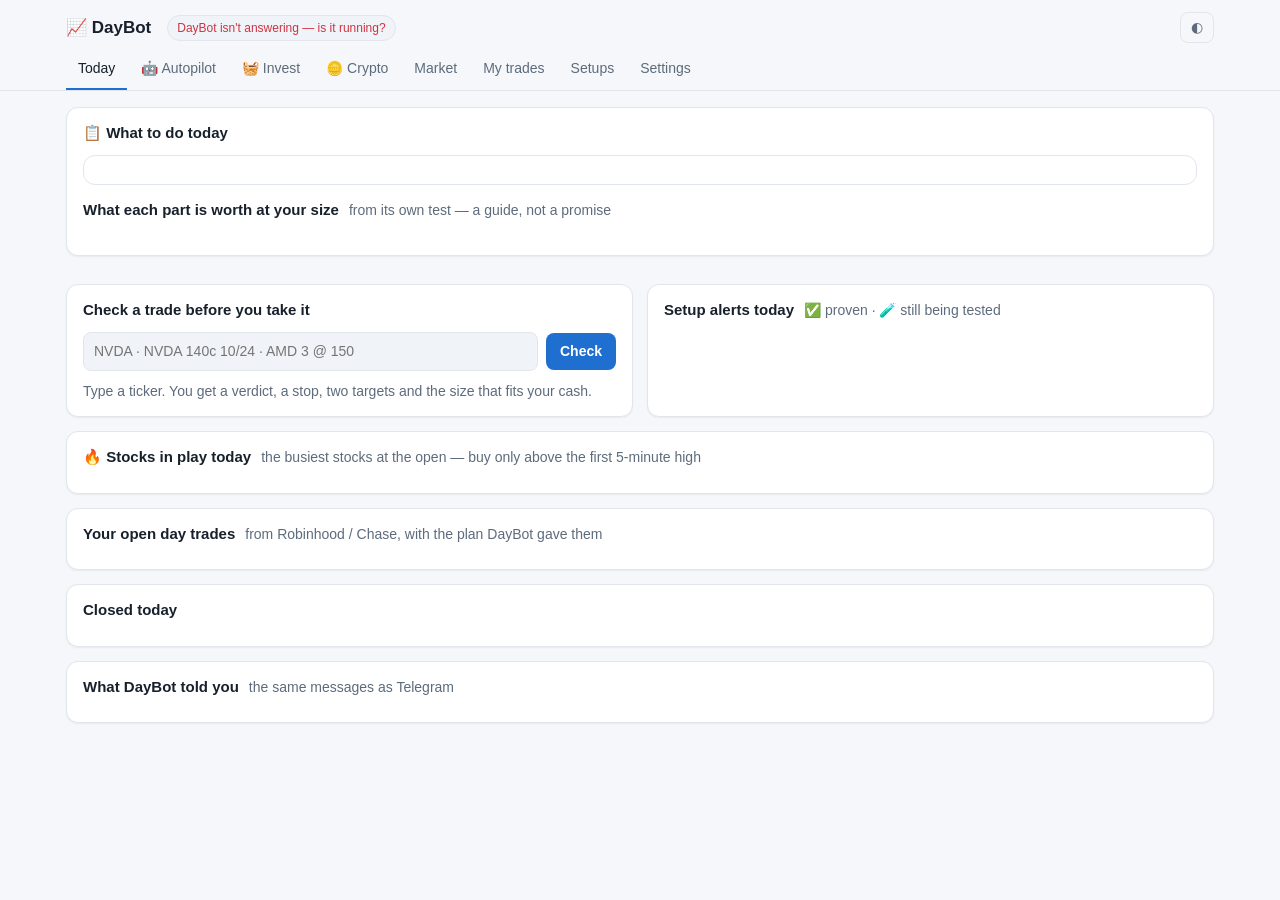
==== commit 2b1540ac: "Invest lab and What-to-do-today: tested ETF plans, plan vs your holdings, one view of every action -" ====
--- a/daybot/web/index.html
+++ b/daybot/web/index.html
@@ -113,6 +113,7 @@
   <nav class="tabs" id="tabs">
     <button data-tab="today" class="on">Today</button>
     <button data-tab="autopilot">🤖 Autopilot</button>
+    <button data-tab="invest">🧺 Invest</button>
     <button data-tab="crypto">🪙 Crypto</button>
     <button data-tab="market">Market</button>
     <button data-tab="journal">My trades</button>
@@ -122,6 +123,15 @@
 </header>
 <main>
   <section id="tab-today" class="tab on">
+    <div class="card" id="todo-card">
+      <div class="card-head"><h2>📋 What to do today</h2><span class="muted" id="todo-day"></span></div>
+      <div class="banner" id="todo-head" style="margin-bottom:10px"></div>
+      <div id="todo-items"></div>
+      <div class="card-head" style="margin-top:14px"><h2>What each part is worth at your size</h2>
+        <span class="muted">from its own test — a guide, not a promise</span></div>
+      <div class="table-wrap"><table id="score"></table></div>
+      <div class="hint" id="score-note" style="margin:10px 0 0"></div>
+    </div>
     <div class="tiles" id="today-tiles"></div>
     <div class="grid2">
       <div class="card">
@@ -195,6 +205,38 @@
           <button class="btn sec" id="auto-reset" type="button">Start over…</button>
         </div>
       </div>
+    </div>
+  </section>
+
+  <section id="tab-invest" class="tab">
+    <div class="banner" id="iv-verdict"></div>
+    <div class="card">
+      <div class="card-head"><h2>Your plan</h2><span class="muted" id="iv-asof"></span></div>
+      <div class="row" style="margin-bottom:10px"><label class="muted" for="iv-plan">Following</label>
+        <select id="iv-plan"></select><span class="muted" id="iv-planabout" style="font-size:13px"></span></div>
+      <div id="iv-now" style="margin-bottom:8px"></div>
+      <div class="table-wrap"><table id="iv-actions"></table></div>
+      <div class="muted" id="iv-since" style="margin-top:8px"></div>
+    </div>
+    <div class="card">
+      <div class="card-head"><h2>Every plan, tested</h2><span class="muted" id="iv-testnote"></span></div>
+      <div class="table-wrap"><table id="iv-board"></table></div>
+    </div>
+    <div class="grid2">
+      <div class="card"><div class="card-head"><h2>Growth of $100</h2><span class="muted">log scale · costs included</span></div>
+        <div id="iv-curve" class="lines"></div></div>
+      <div class="card"><div class="card-head"><h2>Each year</h2></div><div class="table-wrap"><table id="iv-years"></table></div></div>
+    </div>
+    <div class="card">
+      <div class="card-head"><h2>How the Invest lab works</h2></div>
+      <ul class="list muted" style="font-size:13px">
+        <li>Slow, well-studied ETF strategies, tested on all the free daily history Alpaca has (about 10 years, including the 2018 drop, the 2020 crash and the 2022 bear market), dividends included.</li>
+        <li>Each day's decision uses only that day's close and is traded at the <i>next</i> open, paying a cost on every dollar traded. The numbers are the textbook ones (200-day average, 12-month momentum…) — nothing was tuned on this data.</li>
+        <li>Most plans earn a bit <i>less</i> than holding SPY in a rising market. They exist to sidestep the big drops. If none beat holding, the honest plan is "keep buying a broad index fund" — and that's what it says.</li>
+        <li>It messages you only when your plan changes, and once a month. It never places a trade; you do it in the app, with fractional shares and no commission.</li>
+      </ul>
+      <div class="row" style="margin-top:12px"><button class="btn sec" id="iv-refresh" type="button">Re-run the test</button>
+        <span class="muted" id="iv-note"></span></div>
     </div>
   </section>
 
@@ -402,6 +444,8 @@
     `<li><span class="when">${esc(e.time)}</span>${esc(strip(e.text))}</li>`).join('') : '<li class="muted">Quiet so far.</li>';
 
   renderAutopilot(ap);
+  renderTodo(s.todo || {}, s);
+  renderInvest(s.invest || {});
   renderCrypto(s.crypto || {});
   renderUpDown(s.updown || {});
 
@@ -456,7 +500,7 @@
   if ($('tab-settings').classList.contains('on')) renderSettings(s, false);
 }
 
-function spark(points) {
+function spark(points, unit = 'R') {
   if (!points || points.length < 2) return '<span class="muted">—</span>';
   const W = 140, H = 30, lo = Math.min(0, ...points), hi = Math.max(0, ...points), span = (hi - lo) || 1;
   const x = i => (i * (W - 2) / (points.length - 1) + 1).toFixed(1), y = v => (H - 2 - (v - lo) * (H - 4) / span).toFixed(1);
@@ -464,7 +508,7 @@
   return `<svg width="${W}" height="${H}" viewBox="0 0 ${W} ${H}" role="img" aria-label="running total ${end.toFixed(1)}R">
     <line x1="1" x2="${W - 1}" y1="${y(0)}" y2="${y(0)}" stroke="var(--line)" stroke-width="1"/>
     <polyline points="${points.map((v, i) => x(i) + ',' + y(v)).join(' ')}" fill="none" stroke="${color}" stroke-width="1.6"/></svg>
-    <span class="${cls(end)}" style="font-size:12px">${end > 0 ? '+' : ''}${end.toFixed(0)}R</span>`;
+    <span class="${cls(end)}" style="font-size:12px">${end > 0 ? '+' : ''}${end.toFixed(0)}${unit}</span>`;
 }
 
 function renderDataSays(s, shorts) {
@@ -528,6 +572,82 @@
     <polyline points="${line}" fill="none" stroke="${color}" stroke-width="2.5" vector-effect="non-scaling-stroke" stroke-linejoin="round"/>${dots}</svg>`;
   $('curve-note').textContent = `dashed line = where it started (${usd(start)})`;
 }
+
+// ---- what to do today ----
+const TRUST = {proven: '✅', beat: '✅', smoother: '🟢', promising: '🟡', aggressive: '🟠', flat: '⚪', no_better: '⚪', thin: '⚪', untested: '⚪', negative: '🔴', benchmark: '▫️', benched: '⏸'};
+const TRUST_WORD = {proven: 'proven', beat: 'beat holding SPY', smoother: 'smoother ride', promising: 'probably real', aggressive: 'high risk', flat: 'no measurable edge', no_better: 'no better than holding', thin: 'too little data', untested: 'not tested', negative: 'loses money', benchmark: 'measuring', benched: 'benched'};
+const STATUS_ICON = {act: '👉', hold: '✅', wait: '⏳', skip: '🚫', off: '⚪'};
+function renderTodo(t, s) {
+  if (!t.items) return;
+  $('todo-day').textContent = t.day || '';
+  const acting = t.items.some(i => i.status === 'act');
+  $('todo-head').className = 'banner ' + (acting ? 'mid' : 'good');
+  $('todo-head').innerHTML = `<b>${esc(t.headline)}</b>`;
+  $('todo-items').innerHTML = t.items.map(i => `<div style="display:grid;grid-template-columns:28px 1fr;gap:2px 8px;padding:9px 0;border-bottom:1px solid var(--line)">
+      <div style="font-size:18px">${STATUS_ICON[i.status] || '•'}</div>
+      <div><b>${i.icon} ${esc(i.title)}</b> ${i.trust ? `<span class="badge ${['proven','beat','smoother','promising'].includes(i.trust) ? 'good' : ['negative','benched'].includes(i.trust) ? 'bad' : ''}" style="margin-left:6px">${TRUST[i.trust] || ''} ${esc(TRUST_WORD[i.trust] || i.trust)}</span>` : ''}
+        ${i.lines.map(l => `<div class="muted" style="font-size:13px">${esc(l)}</div>`).join('')}</div></div>`).join('');
+  table('score', ['Part', 'Trust', 'What its test says', '#Your money', '#Worth about a year', '#Worst drop', 'Live so far'], t.score || [], r =>
+    `<tr><td><b>${esc(r.name)}</b></td><td>${TRUST[r.trust] || ''} <span class="muted" style="font-size:12px">${esc(TRUST_WORD[r.trust] || '')}</span></td>
+     <td class="wrap muted" style="font-size:13px">${esc(r.test || '')}</td>
+     <td class="num">${r.money ? usd(r.money) : '—'}</td>
+     <td class="num ${cls(r.year)}">${r.year == null ? '—' : usd(r.year, true)}</td><td class="num down">${r.drop == null ? '—' : usd(r.drop)}</td>
+     <td class="wrap muted" style="font-size:13px">${esc(r.live || '—')}</td></tr>`, 'Loading…');
+  const inv = s.invest || {}, b = inv.budget || 0;
+  $('score-note').innerHTML = b && b < 5000 ? `On ${usd(b)}, even a good plan earns tens of dollars a year. <b>Adding money does more:</b> ${usd(50)} a month adds ${usd(600)} a year, before any return.` : '';
+}
+
+// ---- invest ----
+const IV_VERDICT = {beat: 'good', smoother: 'good', aggressive: 'mid', no_better: '', negative: 'bad', thin: ''};
+const dayT = d => Date.parse(d + 'T12:00:00Z') / 1000;
+function renderInvest(v) {
+  if (!v.on) { $('iv-verdict').className = 'banner'; $('iv-verdict').innerHTML = '<b>🧺 The Invest lab is off.</b> <span class="muted">Settings → Invest.</span>'; return; }
+  if (!v.ready) { $('iv-verdict').className = 'banner'; $('iv-verdict').innerHTML = `<b>🧺 Loading ETF history…</b> <span class="muted">${esc(v.error || 'about 10 years of daily prices from Alpaca, then every plan is tested')}</span>`; return; }
+  const rec = v.strategies.find(r => r.key === v.recommended), plan = v.strategies.find(r => r.key === v.plan), spy = v.strategies.find(r => r.key === 'bh_spy');
+  const none = v.recommended === 'bh_spy';
+  $('iv-verdict').className = 'banner ' + (none ? 'mid' : 'good');
+  $('iv-verdict').innerHTML = `<b>What the test says</b><div style="margin-top:4px">${none
+    ? 'Nothing here beat simply <b>holding SPY</b> after costs — the plan is to keep buying a broad index fund (VOO / VTI) and not trade it.'
+    : `The plan worth following is <b>${esc(rec.label)}</b>: ${esc(rec.verdict_text)}. Holding SPY did ${pc(spy.perf.cagr * 100)} a year with a worst drop of ${pc(spy.perf.max_dd * 100, 0)}; this did ${pc(rec.perf.cagr * 100)} with ${pc(rec.perf.max_dd * 100, 0)}.`}</div>
+    <div class="muted" style="margin-top:6px;font-size:13px">${esc(v.start)} → ${esc(v.end)} · ${(v.days / 252).toFixed(1)} years · ${v.cost_pct}% cost per trade included</div>`;
+  $('iv-asof').textContent = `prices to ${v.end}`;
+  const sel = $('iv-plan');
+  if (document.activeElement !== sel) {
+    sel.innerHTML = v.strategies.map(r => `<option value="${esc(r.key)}"${r.key === v.plan ? ' selected' : ''}>${esc(r.label)}${r.key === v.recommended ? ' ★ recommended' : ''}</option>`).join('');
+  }
+  $('iv-planabout').textContent = plan.about || '';
+  $('iv-now').innerHTML = `<b>${esc(plan.explain || '')}</b> → plan holds <b>${esc(v.plan_now)}</b>`;
+  table('iv-actions', ['Do this', 'Fund', '#Now', '#Plan wants'], v.actions, a =>
+    `<tr><td><b class="${a.side === 'buy' ? 'up' : 'down'}">${a.side === 'buy' ? 'Buy' : 'Sell'} ${usd(a.dollars)}</b></td><td>${esc(a.ticker)} <span class="muted">${esc(a.name)}</span></td>
+     <td class="num">${usd(a.have)}</td><td class="num">${usd(a.want)}</td></tr>`,
+    v.budget ? `You already hold the plan (${usd(v.budget)}). Nothing to do.` : 'Set the money this plan manages in Settings → Invest (or hold ETFs in a linked account).');
+  $('iv-since').innerHTML = v.since && v.since.plan != null ? `Since ${esc(v.since.since)}: plan <b class="${cls(v.since.plan)}">${pc(v.since.plan * 100)}</b> vs SPY ${pc((v.since.spy || 0) * 100)}.${v.other ? ` Holdings outside the plan (single stocks…): ${usd(v.other)}.` : ''}` : (v.other ? `Holdings outside the plan (single stocks…): ${usd(v.other)}.` : '');
+  $('iv-testnote').textContent = 'compared with holding SPY over the same days';
+  const rows = [...v.strategies].sort((a, b) => b.perf.sharpe - a.perf.sharpe);
+  table('iv-board', ['Plan', 'Verdict', '#A year', '#Worst drop', '#Sharpe', '#Trades a year', '#In stocks', 'Growth'], rows, r => {
+    const kind = {beat: 'good', smoother: 'good', aggressive: 'mid', negative: 'bad'}[r.verdict] || '';
+    const label = r.verdict === 'benchmark' ? 'benchmark' : (TRUST[r.verdict] || '') + ' ' + (TRUST_WORD[r.verdict] || r.verdict);
+    return `<tr${r.key === v.plan ? ' style="background:var(--panel2)"' : ''}><td class="wrap" style="min-width:230px"><b>${esc(r.label)}</b>${r.key === v.recommended ? ' ★' : ''}<div class="muted" style="font-size:12px">${esc(r.about || '')}</div></td>
+      <td><span class="badge ${kind}">${esc(label)}</span></td><td class="num ${cls(r.perf.cagr)}">${pc(r.perf.cagr * 100)}</td><td class="num down">${pc(r.perf.max_dd * 100, 0)}</td>
+      <td class="num" title="80% range ${r.sharpe_ci.lo.toFixed(2)} to ${r.sharpe_ci.hi.toFixed(2)}">${r.perf.sharpe.toFixed(2)}</td><td class="num">${r.trades_per_year.toFixed(1)}</td>
+      <td class="num">${Math.round(r.exposure * 100)}%</td><td>${spark((r.curve || []).map(p => p[1] - 100), '%')}</td></tr>`; });
+  const pick = [plan, v.strategies.find(r => r.key === v.recommended), spy, v.strategies.find(r => r.key === 'mix6040')].filter((r, i, a) => r && a.indexOf(r) === i);
+  const colors = ['var(--accent)', 'var(--up)', 'var(--warn)', 'var(--muted)'];
+  lineChart('iv-curve', pick.map((r, i) => ({points: (r.curve || []).map(p => [dayT(p[0]), p[1]]), color: colors[i], label: r.label, width: i === 0 ? 2.6 : 1.8})),
+    {log: true, base: 100, empty: 'No data yet.', label: 'Growth of $100'});
+  const yrs = [...new Set(v.strategies.flatMap(r => Object.keys(r.years || {})))].sort();
+  const cols = pick.slice(0, 3);
+  table('iv-years', ['Year', ...cols.map(r => '#' + r.label)], yrs, y =>
+    `<tr><td>${esc(y)}</td>${cols.map(r => `<td class="num ${cls((r.years || {})[y])}">${(r.years || {})[y] == null ? '—' : pc(r.years[y] * 100, 0)}</td>`).join('')}</tr>`, 'No data yet.');
+}
+$('iv-plan').addEventListener('change', async e => {
+  await fetch('/api/invest', {method: 'POST', headers: {'content-type': 'application/json'}, body: JSON.stringify({action: 'plan', plan: e.target.value})}); load();
+});
+$('iv-refresh').addEventListener('click', async () => {
+  $('iv-note').textContent = 'Testing… (about a minute)';
+  await fetch('/api/invest', {method: 'POST', headers: {'content-type': 'application/json'}, body: JSON.stringify({action: 'refresh'})});
+  $('iv-note').textContent = 'Done.'; load();
+});
 
 // ---- crypto ----
 const CR_REASON = {'trend on': 'trend started', 'trend off': 'trend broke', bigger: 'added', smaller: 'trimmed'};
@@ -655,7 +775,7 @@
   if (document.activeElement && document.activeElement.closest && document.activeElement.closest('#settings')) return;
   const groups = {};
   s.settings.forEach(x => (groups[x.group] = groups[x.group] || []).push(x));
-  const order = ['Your rules', 'Alerts', 'Autopilot', 'Crypto', 'Scanner', 'Options', 'Other'];
+  const order = ['Your rules', 'Alerts', 'Autopilot', 'Invest', 'Crypto', 'Scanner', 'Options', 'Other'];
   $('settings').innerHTML = order.filter(g => groups[g]).map(g => `<div class="card"><div class="card-head"><h2>${esc(g)}</h2></div>` +
     groups[g].map(x => `<div class="set"><div class="n" title="${esc(x.name)}">${esc(x.label || x.name)}</div>
       <div>${x.bool ? `<label class="switch"><input type="checkbox" data-n="${esc(x.name)}" ${x.value >= 0.5 ? 'checked' : ''}><span></span></label>`
